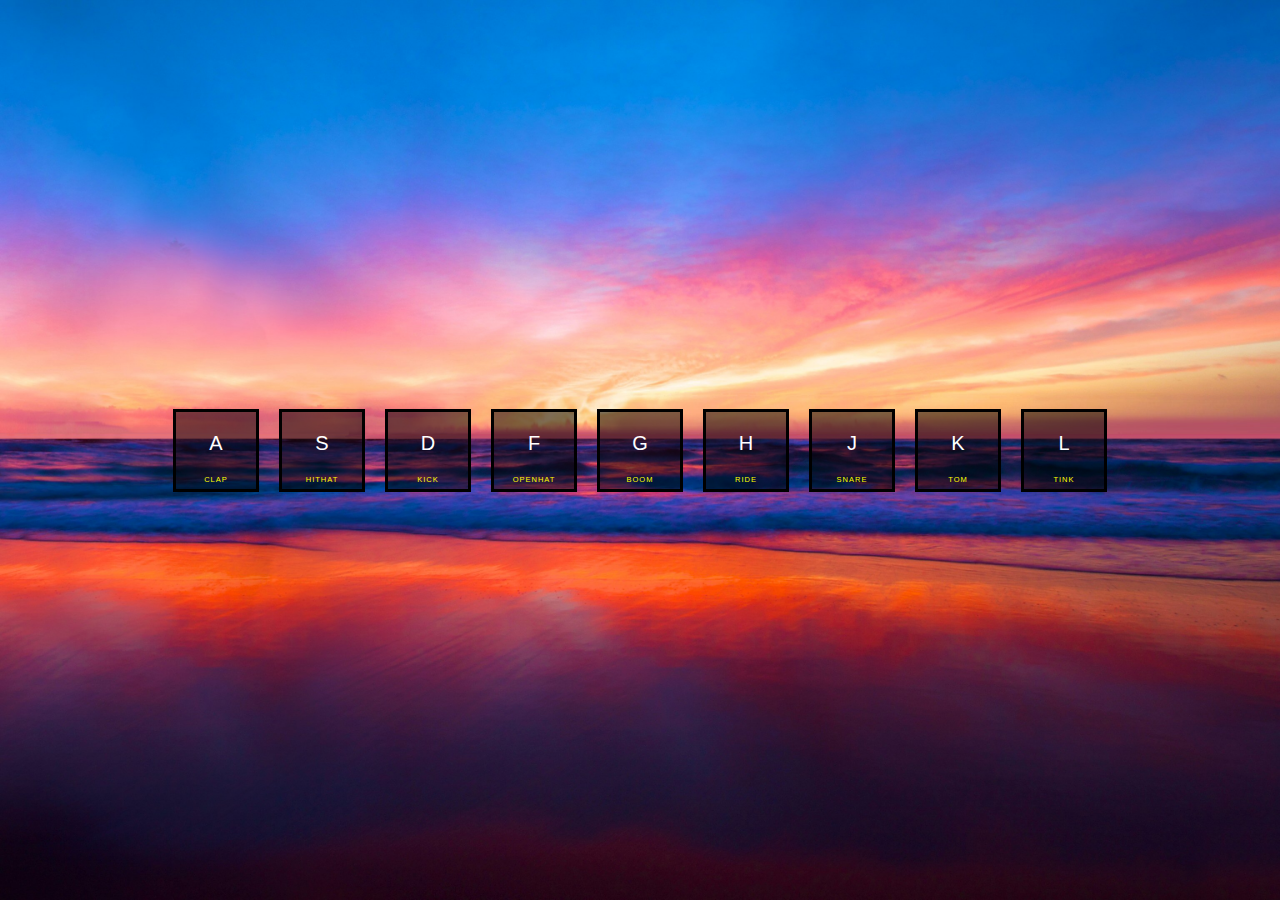
==== 1. Drum Kit/index.html @ 32762e2f "Drum Kit Completed" ====
<!DOCTYPE html>
<html lang="en">
<head>
    <meta charset="UTF-8">
    <meta http-equiv="X-UA-Compatible" content="IE=edge">
    <meta name="viewport" content="width=device-width, initial-scale=1.0">
    <link rel="stylesheet" href="./css/style.css">
    <title>Drum Kit</title>
</head>
<body>
    <div class="keys">
        <div data-key="65" class="key"><p>A</p> <span class="foot">CLAP</span></div>
        <div data-key="83" class="key"><p>S</p> <span class="foot">HITHAT</span></div>
        <div data-key="68" class="key"><p>D</p> <span class="foot">KICK</span></div>
        <div data-key="70" class="key"><p>F</p> <span class="foot">OPENHAT</s</p></div>
        <div data-key="71" class="key"><p>G</p> <span class="foot">BOOM</span></div>
        <div data-key="72" class="key"><p>H</p> <span class="foot">RIDE</span></div>
        <div data-key="74" class="key"><p>J</p> <span class="foot">SNARE</span></div>
        <div data-key="75" class="key"><p>K</p> <span class="foot">TOM</span></div>
        <div data-key="76" class="key"><p>L</p> <span class="foot">TINK</span></div>
    </div>

    <audio data-key="65" src="sounds/clap.wav"></audio>
    <audio data-key="83" src="sounds/hihat.wav"></audio>
    <audio data-key="68" src="sounds/kick.wav"></audio>
    <audio data-key="70" src="sounds/openhat.wav"></audio>
    <audio data-key="71" src="sounds/boom.wav"></audio>
    <audio data-key="72" src="sounds/ride.wav"></audio>
    <audio data-key="74" src="sounds/snare.wav"></audio>
    <audio data-key="75" src="sounds/tom.wav"></audio>
    <audio data-key="76" src="sounds/tink.wav"></audio>


    <script>
        window.addEventListener('keydown', function(e){
            const audio = document.querySelector(`audio[data-key="${e.keyCode}"]`);
            const key = document.querySelector(`.key[data-key="${e.keyCode}"]`);
            if(!audio){                                                                      
                return;
            }
            audio.currentTime=0;                               
            audio.play();
            key.classList.add("pressed"); 
        });
            function rempressed(e) {
                if(e.propertyName != "transform"){
                return;
                }
                this.classList.remove("pressed");
            }
            const keys = document.querySelectorAll('.key');
            for(i=0; i<9; i++){
                keys[i].addEventListener('transitionend', rempressed)
            }
        
    </script>
</body>
</html>
---- 1. Drum Kit/css/style.css ----
html {
    font-size: 10px;
    background: url('../images/wallpaper.jpg') no-repeat center center fixed;
    background-size: cover;
    
}
body,html {
    margin: 0;
    padding: 0;
    font-family: sans-serif;
  }
  .keys {
    display: flex;
    flex-wrap: wrap;
    min-height: 100vh;
    align-items: center;
    justify-content: center;
  }
  
  .key {
    border: .3rem solid black;
    margin: 1rem;
    font-size: 2rem;
    transition: all 100ms ease;
    width: 8rem;
    text-align: center;
    color: white;
    background: rgba(0, 0, 0, 0.5);
    
  }
.foot {
    display: block;
    padding-bottom: .5rem;
    font-size: 0.75rem;
    letter-spacing: .1rem;
    color: yellow;
}
.pressed{
  transform: scale(1.1);
  border: .3rem solid #ffc600;
  box-shadow: 0 0 3rem #ffc600;
}
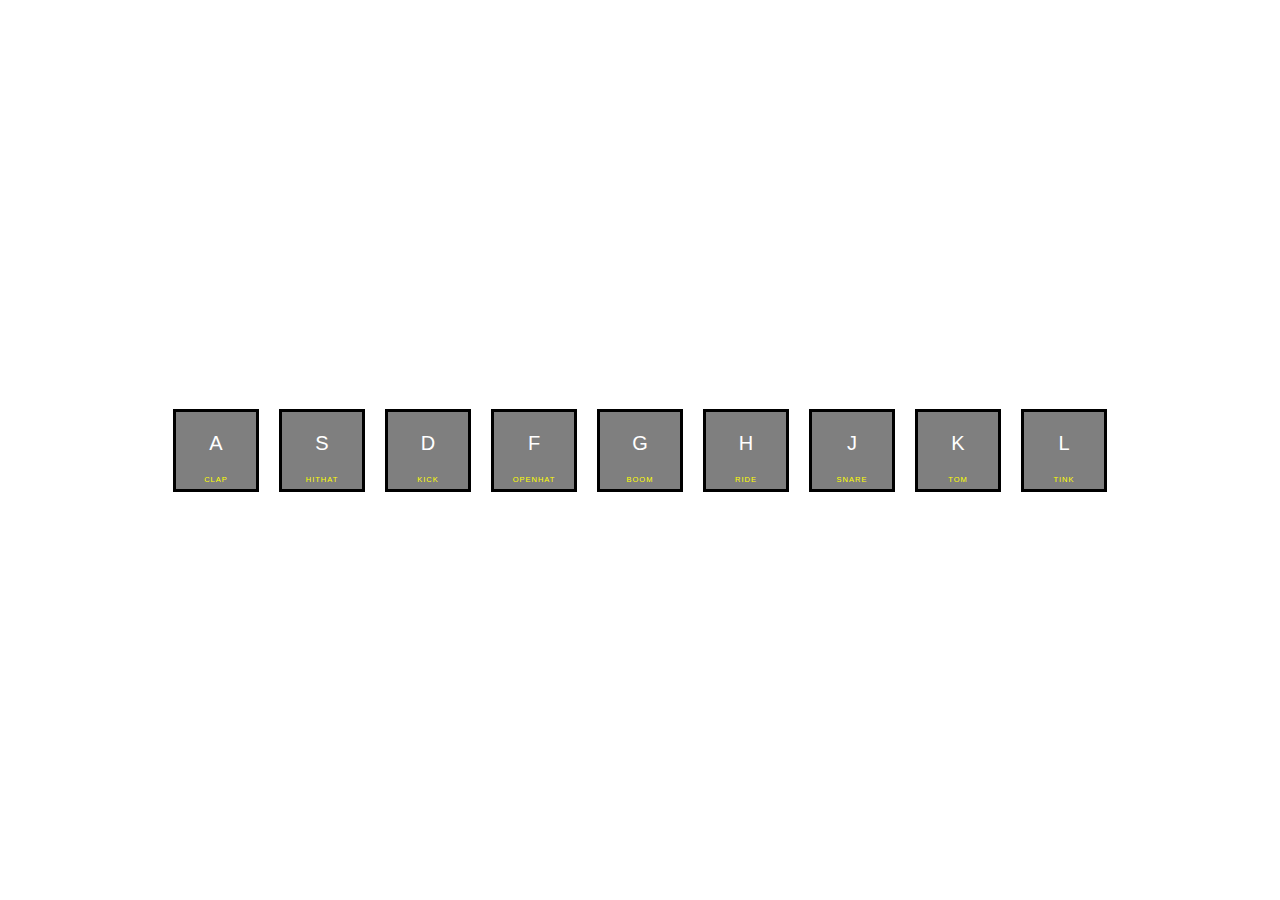
==== commit 7ad946ca: "bg update" ====
--- a/1. Drum Kit/index.html
+++ b/1. Drum Kit/index.html
@@ -31,28 +31,6 @@
     <audio data-key="76" src="sounds/tink.wav"></audio>
 
 
-    <script>
-        window.addEventListener('keydown', function(e){
-            const audio = document.querySelector(`audio[data-key="${e.keyCode}"]`);
-            const key = document.querySelector(`.key[data-key="${e.keyCode}"]`);
-            if(!audio){                                                                      
-                return;
-            }
-            audio.currentTime=0;                               
-            audio.play();
-            key.classList.add("pressed"); 
-        });
-            function rempressed(e) {
-                if(e.propertyName != "transform"){
-                return;
-                }
-                this.classList.remove("pressed");
-            }
-            const keys = document.querySelectorAll('.key');
-            for(i=0; i<9; i++){
-                keys[i].addEventListener('transitionend', rempressed)
-            }
-        
-    </script>
+    <script src="js/index.js"></script>
 </body>
 </html>--- a/1. Drum Kit/css/style.css
+++ b/1. Drum Kit/css/style.css
@@ -1,43 +1,42 @@
 html {
-    font-size: 10px;
-    background: url('../images/wallpaper.jpg') no-repeat center center fixed;
-    background-size: cover;
-    
+  font-size: 10px;
+  background: url("https://source.unsplash.com/random/1280×720/?sunset,sunrise,moonlight")
+    no-repeat center center;
+  background-size: cover;
 }
-body,html {
-    margin: 0;
-    padding: 0;
-    font-family: sans-serif;
-  }
-  .keys {
-    display: flex;
-    flex-wrap: wrap;
-    min-height: 100vh;
-    align-items: center;
-    justify-content: center;
-  }
-  
-  .key {
-    border: .3rem solid black;
-    margin: 1rem;
-    font-size: 2rem;
-    transition: all 100ms ease;
-    width: 8rem;
-    text-align: center;
-    color: white;
-    background: rgba(0, 0, 0, 0.5);
-    
-  }
+body,
+html {
+  margin: 0;
+  padding: 0;
+  font-family: sans-serif;
+}
+.keys {
+  display: flex;
+  flex-wrap: wrap;
+  min-height: 100vh;
+  align-items: center;
+  justify-content: center;
+}
+
+.key {
+  border: 0.3rem solid black;
+  margin: 1rem;
+  font-size: 2rem;
+  transition: all 100ms ease;
+  width: 8rem;
+  text-align: center;
+  color: white;
+  background: rgba(0, 0, 0, 0.5);
+}
 .foot {
-    display: block;
-    padding-bottom: .5rem;
-    font-size: 0.75rem;
-    letter-spacing: .1rem;
-    color: yellow;
+  display: block;
+  padding-bottom: 0.5rem;
+  font-size: 0.75rem;
+  letter-spacing: 0.1rem;
+  color: yellow;
 }
-.pressed{
+.pressed {
   transform: scale(1.1);
-  border: .3rem solid #ffc600;
+  border: 0.3rem solid #ffc600;
   box-shadow: 0 0 3rem #ffc600;
 }
-
